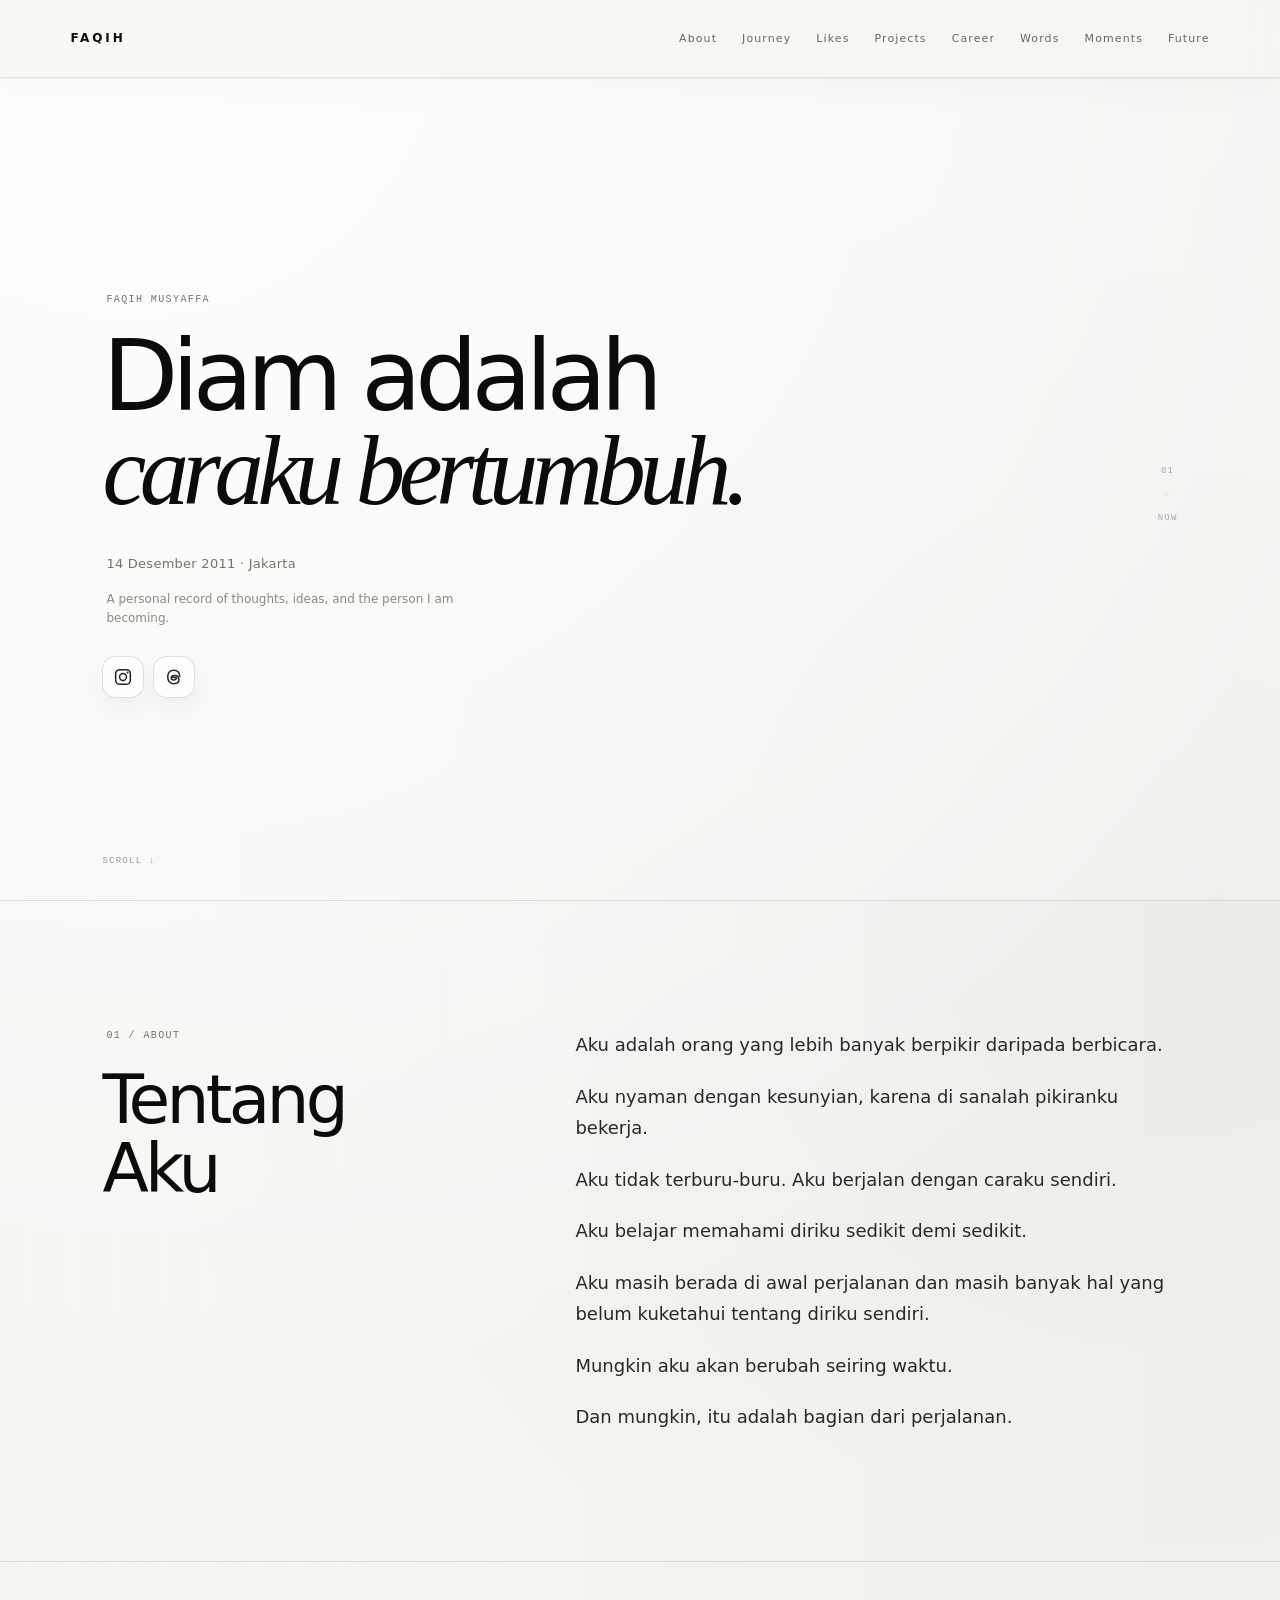
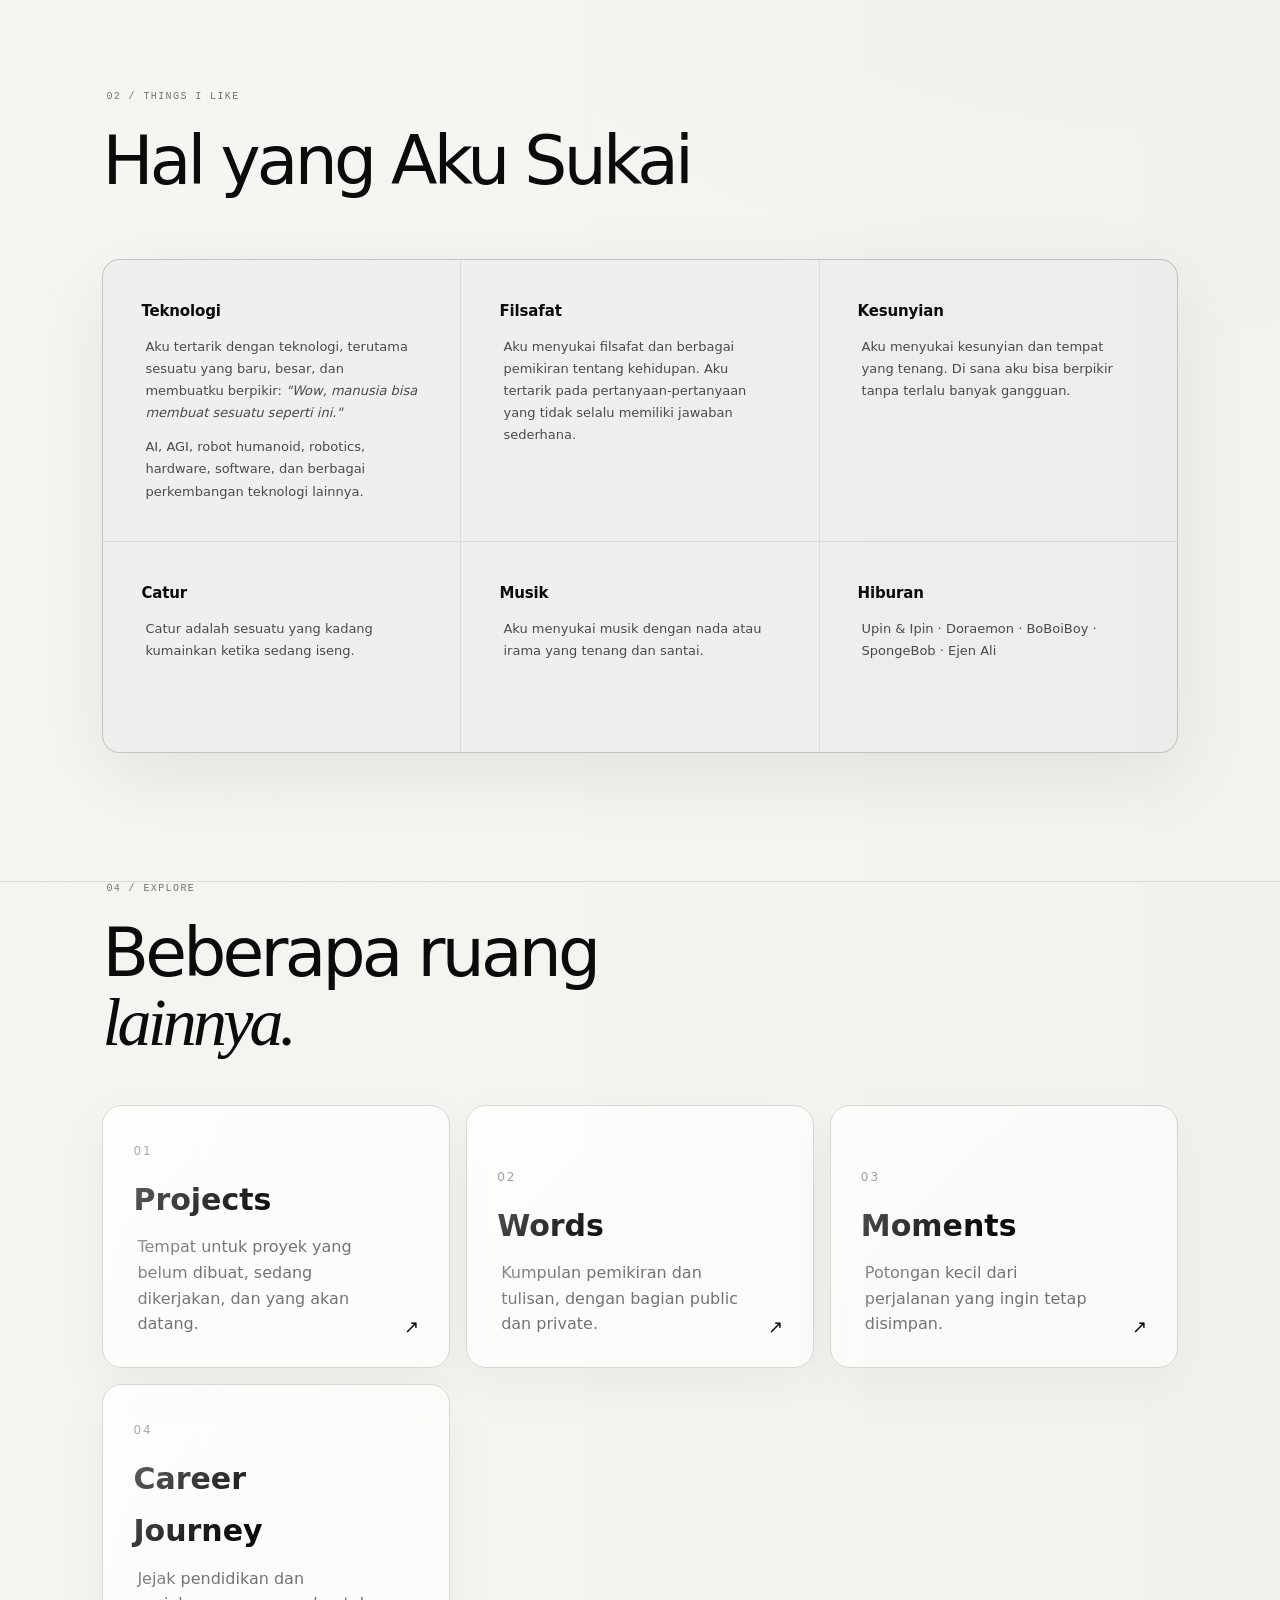
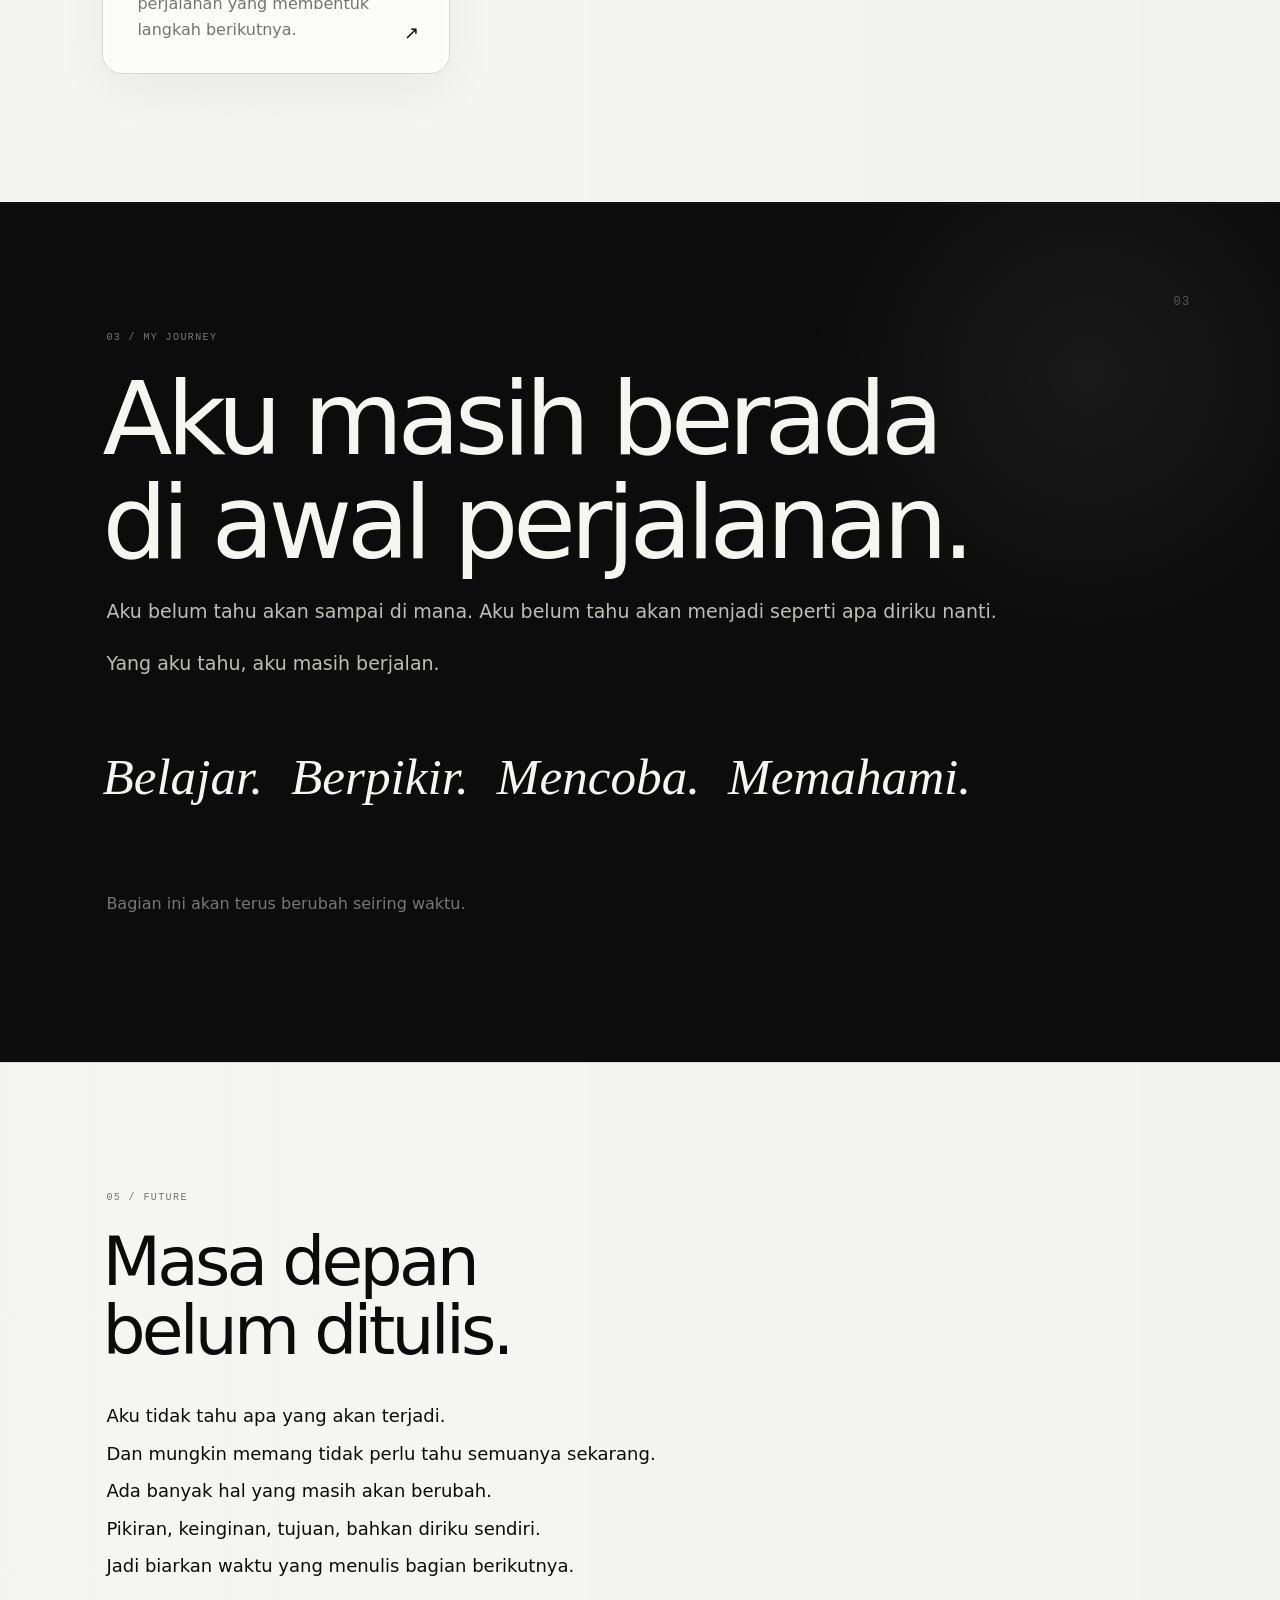
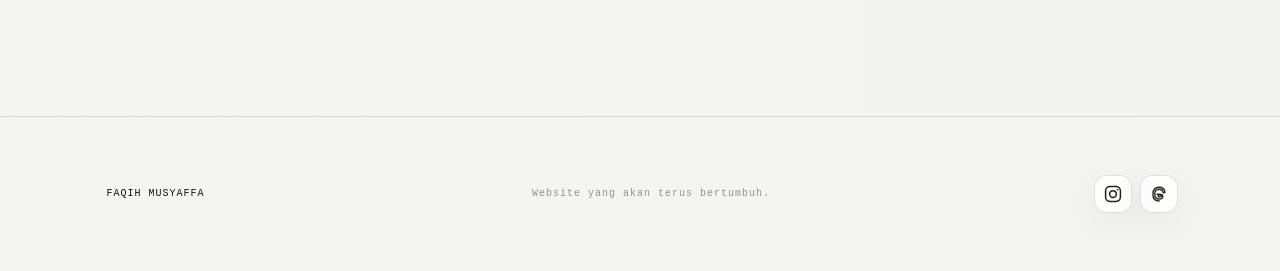
==== index.html @ f8bdd539 "Add files via upload" ====
<!doctype html>
<html lang="id">
<head>
<meta charset="utf-8"><meta name="viewport" content="width=device-width,initial-scale=1">
<meta name="description" content="Website pribadi Faqih Musyaffa — perjalanan, pemikiran, dan kata-kata bermakna.">
<title>Faqih Musyaffa</title><link rel="stylesheet" href="style.css">
<link rel="icon" href="favicon.svg" type="image/svg+xml">
</head><body>
<header class="nav"><a class="brand" href="#home">FAQIH</a><nav><a href="#about">About</a><a href="#journey">Journey</a><a href="#likes">Likes</a><a href="projects.html">Projects</a><a href="career.html">Career</a><a href="words.html">Words</a><a href="moments.html">Moments</a><a href="#future">Future</a></nav></header>
<main>
<section id="home" class="hero"><div class="hero-copy"><p class="eyebrow">FAQIH MUSYAFFA</p><h1>Diam adalah<br><em>caraku bertumbuh.</em></h1><p class="meta">14 Desember 2011 · Jakarta</p><p class="hero-note">A personal record of thoughts, ideas, and the person I am becoming.</p><div class="hero-socials" aria-label="Social media">
<a href="https://www.instagram.com/qqiyyyh?stkn=cWloNzkwNHQ2bXM3" target="_blank" rel="noopener noreferrer" aria-label="Instagram" target="_blank" rel="noopener noreferrer" aria-label="Instagram"><svg viewBox="0 0 24 24" aria-hidden="true"><rect x="3.2" y="3.2" width="17.6" height="17.6" rx="5" fill="none" stroke="currentColor" stroke-width="1.8"/><circle cx="12" cy="12" r="4.1" fill="none" stroke="currentColor" stroke-width="1.8"/><circle cx="17.6" cy="6.6" r="1.1" fill="currentColor"/></svg></a>
<a href="https://www.threads.com/@qiym.___" target="_blank" rel="noopener noreferrer" aria-label="Threads" target="_blank" rel="noopener noreferrer" aria-label="Threads"><svg viewBox="0 0 24 24" aria-hidden="true"><path d="M18.9 11.1c-.3-4.6-2.9-7.2-7.1-7.2-4.5 0-7.3 2.9-7.3 7.9 0 5 2.7 8.2 7.2 8.2 3.6 0 6.3-2 6.3-5 0-2.8-2.1-4.7-5.3-4.7-2.4 0-4 1.1-4 2.8 0 1.4 1.1 2.4 2.8 2.4 1.6 0 2.9-.7 3.7-1.9" fill="none" stroke="currentColor" stroke-width="1.8" stroke-linecap="round" stroke-linejoin="round"/><path d="M14.9 13.2c-1.2-.6-2.7-.9-4.5-.9" fill="none" stroke="currentColor" stroke-width="1.8" stroke-linecap="round"/></svg></a>
</div></div><div class="hero-mark" aria-hidden="true"><span>01</span><span>—</span><span>NOW</span></div></section>
<section id="about" class="section split"><div><p class="eyebrow">01 / ABOUT</p><h2>Tentang Aku</h2></div><div class="copy"><p>Aku adalah orang yang lebih banyak berpikir daripada berbicara.</p><p>Aku nyaman dengan kesunyian, karena di sanalah pikiranku bekerja.</p><p>Aku tidak terburu-buru. Aku berjalan dengan caraku sendiri.</p><p>Aku belajar memahami diriku sedikit demi sedikit.</p><p>Aku masih berada di awal perjalanan dan masih banyak hal yang belum kuketahui tentang diriku sendiri.</p><p>Mungkin aku akan berubah seiring waktu.</p><p>Dan mungkin, itu adalah bagian dari perjalanan.</p></div></section>
<section id="likes" class="section"><p class="eyebrow">02 / THINGS I LIKE</p><h2>Hal yang Aku Sukai</h2><div class="likes-grid"><article><h3>Teknologi</h3><p>Aku tertarik dengan teknologi, terutama sesuatu yang baru, besar, dan membuatku berpikir: <em>"Wow, manusia bisa membuat sesuatu seperti ini."</em></p><p>AI, AGI, robot humanoid, robotics, hardware, software, dan berbagai perkembangan teknologi lainnya.</p></article><article><h3>Filsafat</h3><p>Aku menyukai filsafat dan berbagai pemikiran tentang kehidupan. Aku tertarik pada pertanyaan-pertanyaan yang tidak selalu memiliki jawaban sederhana.</p></article><article><h3>Kesunyian</h3><p>Aku menyukai kesunyian dan tempat yang tenang. Di sana aku bisa berpikir tanpa terlalu banyak gangguan.</p></article><article><h3>Catur</h3><p>Catur adalah sesuatu yang kadang kumainkan ketika sedang iseng.</p></article><article><h3>Musik</h3><p>Aku menyukai musik dengan nada atau irama yang tenang dan santai.</p></article><article><h3>Hiburan</h3><p>Upin &amp; Ipin · Doraemon · BoBoiBoy · SpongeBob · Ejen Ali</p></article></div></section>
<section class="section quick-access"><p class="eyebrow">04 / EXPLORE</p><h2>Beberapa ruang<br><em>lainnya.</em></h2><div class="access-grid"><a class="access-card" href="projects.html"><div><span class="access-number">01</span><h3>Projects</h3><p>Tempat untuk proyek yang belum dibuat, sedang dikerjakan, dan yang akan datang.</p></div><span class="access-arrow">↗</span></a><a class="access-card" href="words.html"><div><span class="access-number">02</span><h3>Words</h3><p>Kumpulan pemikiran dan tulisan, dengan bagian public dan private.</p></div><span class="access-arrow">↗</span></a><a class="access-card" href="moments.html"><div><span class="access-number">03</span><h3>Moments</h3><p>Potongan kecil dari perjalanan yang ingin tetap disimpan.</p></div><span class="access-arrow">↗</span></a><a class="access-card" href="career.html"><div><span class="access-number">04</span><h3>Career Journey</h3><p>Jejak pendidikan dan perjalanan yang membentuk langkah berikutnya.</p></div><span class="access-arrow">↗</span></a></div></section>
<section id="journey" class="section dark-section"><p class="eyebrow">03 / MY JOURNEY</p><h2>Aku masih berada<br>di awal perjalanan.</h2><p class="lead">Aku belum tahu akan sampai di mana. Aku belum tahu akan menjadi seperti apa diriku nanti.</p><p class="lead">Yang aku tahu, aku masih berjalan.</p><div class="journey-words"><span>Belajar.</span><span>Berpikir.</span><span>Mencoba.</span><span>Memahami.</span></div><p class="small">Bagian ini akan terus berubah seiring waktu.</p></section>
<section id="future" class="section future"><p class="eyebrow">05 / FUTURE</p><h2>Masa depan<br>belum ditulis.</h2><p>Aku tidak tahu apa yang akan terjadi.</p><p>Dan mungkin memang tidak perlu tahu semuanya sekarang.</p><p>Ada banyak hal yang masih akan berubah.</p><p>Pikiran, keinginan, tujuan, bahkan diriku sendiri.</p><p>Jadi biarkan waktu yang menulis bagian berikutnya.</p></section>
<footer><p>FAQIH MUSYAFFA</p><span>Website yang akan terus bertumbuh.</span><div class="footer-socials" aria-label="Social media">
  <a class="social-link" href="https://www.instagram.com/qqiyyyh?stkn=cWloNzkwNHQ2bXM3" target="_blank" rel="noopener noreferrer" aria-label="Instagram" target="_blank" rel="noopener noreferrer" aria-label="Instagram"><svg viewBox="0 0 24 24" aria-hidden="true"><rect x="3.1" y="3.1" width="17.8" height="17.8" rx="5.2" fill="none" stroke="currentColor" stroke-width="1.8"/><circle cx="12" cy="12" r="4.05" fill="none" stroke="currentColor" stroke-width="1.8"/><circle cx="17.45" cy="6.65" r="1.05" fill="currentColor"/></svg></a>
  <a class="social-link" href="https://www.threads.com/@qiym.___" target="_blank" rel="noopener noreferrer" aria-label="Threads" target="_blank" rel="noopener noreferrer" aria-label="Threads"><svg viewBox="0 0 24 24" aria-hidden="true"><path d="M12.25 20.35c-4.55 0-7.55-3.05-7.55-8.2 0-5.08 2.83-8.25 7.38-8.25 4.08 0 6.65 2.22 7.15 6.22l-2.18.36c-.43-2.67-2.03-4.15-4.91-4.15-3.2 0-5.22 2.16-5.22 5.8 0 3.82 1.92 6.06 5.35 6.06 2.55 0 4.19-1.18 4.19-3.12 0-1.52-1.1-2.42-2.94-2.42-1.53 0-2.5.65-2.5 1.7 0 .76.61 1.26 1.63 1.26 1.29 0 2.36-.72 3.18-2.15" fill="none" stroke="currentColor" stroke-width="1.65" stroke-linecap="round" stroke-linejoin="round"/><path d="M9.8 12.35c2.08-.28 4.05.06 5.83.99" fill="none" stroke="currentColor" stroke-width="1.65" stroke-linecap="round"/></svg></a>
</div></footer>
</main></body></html>
---- style.css ----
html,body{overflow-x:hidden;max-width:100%;}
@import url('https://fonts.googleapis.com/css2?family=DM+Mono:wght@400;500&family=Inter:wght@400;500;600;700&family=Playfair+Display:ital,wght@0,500;1,500;1,600&display=swap');

:root{
  --bg:#f7f7f5;
  --fg:#101010;
  --muted:#737373;
  --line:#deded9;
  --card:#ffffff;
  --soft:#eeeeea;
  --dark:#141414;
  --darkfg:#f5f5f2;
}
*{box-sizing:border-box}
html{scroll-behavior:smooth;scroll-padding-top:84px}
body{margin:0;background:var(--bg);color:var(--fg);font-family:Inter,system-ui,-apple-system,BlinkMacSystemFont,"Segoe UI",sans-serif;line-height:1.75;-webkit-font-smoothing:antialiased}
::selection{background:#111;color:#fff}
a{color:inherit}

.nav{height:74px;border-bottom:1px solid rgba(16,16,16,.1);display:flex;align-items:center;justify-content:space-between;padding:0 5vw;position:sticky;top:0;background:rgba(247,247,245,.84);backdrop-filter:blur(18px);-webkit-backdrop-filter:blur(18px);z-index:20}
.brand{font-weight:700;letter-spacing:.18em;text-decoration:none;font-size:13px}
.nav nav{display:flex;gap:28px}
.nav nav a{font-size:11px;letter-spacing:.1em;text-decoration:none;color:#555;transition:color .2s ease}
.nav nav a:hover{color:#000}

.hero{min-height:calc(100vh - 74px);display:grid;grid-template-columns:minmax(0,1fr) auto;align-items:center;padding:8vw 8vw 7vw;gap:8vw;position:relative;overflow:hidden}
.hero-copy{max-width:820px}.hero-mark{display:flex;flex-direction:column;align-items:center;gap:8px;color:#aaa;font-family:"DM Mono",monospace;font-size:9px;letter-spacing:.14em}.hero-mark span:nth-child(2){color:#ddd}
.eyebrow{font-family:"DM Mono",monospace;font-size:10px;line-height:1.4;letter-spacing:.14em;color:var(--muted);margin:0 0 22px;text-transform:uppercase}
.hero h1{font-size:clamp(52px,7.4vw,108px);line-height:.96;letter-spacing:-.065em;margin:0 0 34px;font-weight:500}
.hero h1 em,h2 em{font-family:'Playfair Display',serif;font-weight:500}
.meta{color:var(--muted);font-size:13px;letter-spacing:.02em;margin-bottom:14px}.hero-note{max-width:380px;color:#8a8a86;font-size:12px;line-height:1.6;margin:0}
.hero-photo,.second-photo{width:100%;display:block;object-fit:cover;filter:none!important}
.hero:after{content:"SCROLL ↓";position:absolute;left:8vw;bottom:30px;font-family:"DM Mono",monospace;font-size:9px;letter-spacing:.14em;color:#999}

.section{padding:10vw 8vw;border-top:1px solid var(--line)}
.split{display:grid;grid-template-columns:.72fr 1.28fr;gap:10vw}
.section h2{font-size:clamp(40px,5.3vw,76px);line-height:1.02;letter-spacing:-.055em;margin:0;font-weight:500}
.copy{max-width:680px;font-size:18px;color:#292929}
.copy p{margin:0 0 20px}
.copy p:last-child{margin-bottom:0}

.likes-grid{display:grid;grid-template-columns:repeat(3,1fr);gap:1px;background:var(--line);margin-top:64px;border:1px solid var(--line)}
.likes-grid article{background:var(--bg);padding:34px;min-height:190px;transition:background .2s ease,transform .2s ease}
.likes-grid article:hover{background:#fff;transform:translateY(-3px)}
.likes-grid h3{margin:0 0 12px;font-size:15px;letter-spacing:-.01em}
.likes-grid p{margin:0 0 12px;color:#4a4a4a;font-size:13px;line-height:1.7}
.likes-grid p:last-child{margin-bottom:0}

.dark-section{background:var(--dark);color:var(--darkfg);border-color:var(--dark);min-height:78vh;display:flex;flex-direction:column;justify-content:center;position:relative;overflow:hidden}
.dark-section:before{content:"03";position:absolute;right:7vw;top:7vw;font-family:"DM Mono",monospace;font-size:12px;color:#555;letter-spacing:.1em}
.dark-section .eyebrow,.dark-section .small{color:#777}
.dark-section h2{font-size:clamp(52px,8vw,122px);max-width:1000px}
.lead{font-size:19px;max-width:620px;color:#bdbdb8;margin-bottom:0}
.journey-words{display:flex;gap:28px;flex-wrap:wrap;margin:52px 0;font-family:'Playfair Display',serif;font-size:clamp(28px,4vw,52px);font-style:italic}
.journey-words span{transition:opacity .2s ease;cursor:default}
.journey-words span:hover{opacity:.55}

.words-section{min-height:100vh}
.section-head{display:flex;justify-content:space-between;gap:30px;align-items:end}
.muted{color:var(--muted);max-width:330px;font-size:13px}
.words-tabs{display:flex;gap:8px;margin:55px 0 30px}
.tab{background:transparent;border:1px solid var(--line);border-radius:999px;padding:10px 16px;font:inherit;font-family:"DM Mono",monospace;font-size:9px;letter-spacing:.1em;cursor:pointer;transition:.2s ease}
.tab:hover{border-color:#999}
.tab.active{background:#111;color:#fff;border-color:#111}
.words-list{display:grid;grid-template-columns:repeat(2,1fr);gap:14px}
.word-card{background:var(--card);border:1px solid var(--line);border-radius:2px;padding:30px;min-height:190px;white-space:pre-line;transition:transform .2s ease,box-shadow .2s ease,border-color .2s ease}
.word-card:hover{transform:translateY(-3px);box-shadow:0 12px 32px rgba(0,0,0,.06);border-color:#c8c8c3}
.word-id{font-family:"DM Mono",monospace;font-size:9px;letter-spacing:.16em;color:#999;margin-bottom:20px}
.word-title{font-weight:600;margin-bottom:16px}
.word-text{font-family:'Playfair Display',serif;font-size:19px;line-height:1.65}
.private-gate{max-width:520px;border:1px solid var(--line);padding:40px;background:var(--card);border-radius:2px}
.private-gate .lock{font-family:"DM Mono",monospace;font-size:9px;letter-spacing:.18em;color:#888}
.private-gate h3{font-size:28px;margin:10px 0}
.private-gate form{display:flex;margin-top:25px}
.private-gate input{flex:1;border:1px solid var(--line);padding:13px 14px;background:var(--bg);font:inherit;min-width:0;outline:none}
.private-gate input:focus{border-color:#111}
.private-gate button{border:1px solid #111;background:#111;color:#fff;padding:0 20px;font:inherit;cursor:pointer}
.error{color:#8b0000;font-size:13px}
.hidden{display:none!important}

.future{max-width:100%;min-height:72vh;display:flex;flex-direction:column;justify-content:center}
.future h2{margin-bottom:35px}
.future p:not(.eyebrow){max-width:650px;font-size:18px;margin:0 0 6px}
.moments-section{overflow:hidden}.moments-grid{display:grid;grid-template-columns:1fr 1fr;gap:18px;margin-top:70px}.moments-grid figure{margin:0}.moments-grid img{width:100%;display:block;aspect-ratio:4/5;object-fit:cover;border-radius:3px;box-shadow:0 18px 50px rgba(0,0,0,.09)}.moments-grid figure:first-child img{object-position:center}.moments-grid figure:nth-child(2) img{object-position:center}.moments-grid figcaption{display:flex;justify-content:space-between;margin-top:14px;color:#888;font-family:"DM Mono",monospace;font-size:9px;letter-spacing:.12em;text-transform:uppercase}.moments-grid figcaption span:first-child{color:#111}

footer{padding:45px 8vw;border-top:1px solid var(--line);display:flex;justify-content:space-between;color:#777;font-size:10px;letter-spacing:.1em;font-family:"DM Mono",monospace}
footer p{margin:0;color:#111}

@media(max-width:800px){
  .nav{height:64px;padding:0 6vw}
  .nav nav{display:none}
  .hero,.split,.moments-section{grid-template-columns:1fr;padding-left:7vw;padding-right:7vw;padding-top:18vw;padding-bottom:18vw}
  .hero{min-height:auto;gap:10vw}
  .hero-mark{display:none}
  .hero h1{font-size:clamp(48px,14vw,78px)}
  .hero-photo{margin-top:0}
  .hero:after{left:7vw;bottom:22px}
  .section{padding-left:7vw;padding-right:7vw}
  .likes-grid,.words-list,.moments-grid{grid-template-columns:1fr}
  .section-head{display:block}
  .muted{margin-top:20px}
  .word-card{padding:25px}
  .private-gate form{display:block}
  .private-gate button{height:48px;width:100%;margin-top:8px}
  .private-gate input{width:100%;height:48px}
  .journey-words{gap:15px}
  .dark-section:before{right:7vw;top:10vw}
  footer{display:block;padding-left:7vw;padding-right:7vw}
  footer span{display:block;margin-top:10px}
}

.word-card{min-width:0;overflow-wrap:anywhere;word-break:break-word;}
.locked-card{background:#f4f4f2;color:#8a8a86;}
.locked-card .word-id{color:#aaa;}
.locked-card .word-text{font-family:"DM Mono",monospace;font-size:10px;letter-spacing:.08em;text-transform:uppercase;color:#999;}
img{max-width:100%;}

.page-hero{padding-top:clamp(100px,14vw,170px);padding-bottom:clamp(70px,10vw,120px);min-height:45vh;display:flex;flex-direction:column;justify-content:center}.page-hero h1{font-size:clamp(54px,9vw,120px);line-height:.95;letter-spacing:-.055em;margin:12px 0 24px;max-width:900px}.page-hero .lead{max-width:650px;color:#666;font-size:clamp(16px,2vw,21px);line-height:1.7}
@media(max-width:700px){.page-hero{min-height:40vh;padding-top:90px}.page-hero h1{font-size:clamp(48px,15vw,76px)}}


/* Quick access cards */
.quick-access { padding-top: 0; }
.access-grid { display: grid; grid-template-columns: repeat(2, minmax(0,1fr)); gap: 18px; margin-top: 34px; }
.access-card { display:flex; align-items:flex-end; justify-content:space-between; gap:24px; min-height:180px; padding:28px; border:1px solid var(--line); color:inherit; text-decoration:none; background:var(--surface); transition:transform .2s ease, border-color .2s ease, background .2s ease; }
.access-card:hover { transform:translateY(-3px); border-color:var(--text); background:var(--soft); }
.access-card h3 { margin:10px 0 8px; font-size:30px; }
.access-card p { margin:0; max-width:360px; color:var(--muted); line-height:1.6; }
.access-number { font-size:12px; letter-spacing:.16em; color:var(--muted); }
.access-arrow { font-size:30px; line-height:1; }
@media (max-width:700px) { .access-grid { grid-template-columns:1fr; } .access-card { min-height:150px; padding:22px; } .access-card h3 { font-size:26px; } }

/* Premium editorial layers */
:root{--shadow:0 30px 80px rgba(0,0,0,.10)}
.quick-access{background:#f4f4f1}
.access-grid{grid-template-columns:repeat(3,minmax(0,1fr));margin-top:48px}
.access-card{min-height:220px;padding:30px;background:rgba(255,255,255,.72);border-color:#d8d8d2;position:relative;overflow:hidden}
.access-card:before{content:"";position:absolute;inset:0;background:linear-gradient(135deg,rgba(255,255,255,.55),transparent 45%);pointer-events:none}
.access-card:hover{background:#fff;border-color:#111;box-shadow:0 18px 45px rgba(0,0,0,.07)}
.access-arrow{font-family:"DM Mono",monospace;font-size:18px}

.project-hero{background:linear-gradient(180deg,#f7f7f5 0%,#f2f2ef 100%)}
.projects-section{min-height:70vh;background:#f7f7f5}
.project-empty{max-width:800px;padding:56px 0 70px;border-bottom:1px solid var(--line)}
.project-empty-mark{font-family:"DM Mono",monospace;font-size:28px;color:#aaa;margin-bottom:34px}
.project-empty h2{font-size:clamp(42px,6vw,82px);margin-bottom:28px}
.project-empty>p:last-child{max-width:580px;color:#666;font-size:16px}
.project-status-grid{display:grid;grid-template-columns:repeat(3,1fr);gap:1px;background:var(--line);border:1px solid var(--line);margin-top:56px}
.project-status-grid article{background:#f7f7f5;padding:28px;min-height:160px}
.project-status-grid span{font:10px "DM Mono",monospace;color:#999;letter-spacing:.14em}
.project-status-grid h3{font-size:12px;letter-spacing:.12em;margin:32px 0 8px}
.project-status-grid p{font-size:12px;color:#777;margin:0}

.moments-section{background:#f3f3f0}
.moments-intro{display:flex;justify-content:space-between;gap:40px;align-items:flex-start;margin-bottom:70px;font:10px "DM Mono",monospace;letter-spacing:.13em;text-transform:uppercase;color:#888}
.moments-intro p{max-width:430px;margin:0;line-height:1.8;text-transform:none;letter-spacing:0;font:13px Inter,sans-serif;color:#6f6f6a}
.premium-grid{grid-template-columns:minmax(0,1.25fr) minmax(260px,.75fr);gap:28px;align-items:start}
.premium-grid figure{position:relative}
.moment-side{margin-top:12vw}
.photo-button{position:relative;display:block;width:100%;padding:0;border:0;background:#111;cursor:pointer;overflow:hidden}
.photo-button img{display:block;width:100%;height:auto;transition:transform .8s cubic-bezier(.2,.7,.2,1),filter .5s ease;filter:saturate(.98) contrast(1.02)}
.photo-button:after{content:"";position:absolute;inset:0;background:linear-gradient(180deg,transparent 55%,rgba(0,0,0,.34));opacity:.45;transition:opacity .4s ease}
.photo-button:hover img{transform:scale(1.025);filter:saturate(1.04) contrast(1.04)}
.photo-button:hover:after{opacity:.8}
.photo-expand{position:absolute;right:18px;bottom:18px;z-index:2;color:#fff;font:9px "DM Mono",monospace;letter-spacing:.14em;opacity:.9}
.premium-grid figcaption{display:flex;justify-content:space-between;margin-top:14px;color:#888;font:9px "DM Mono",monospace;letter-spacing:.12em;text-transform:uppercase}
.premium-grid figcaption span:first-child{color:#111}
.lightbox{position:fixed;inset:0;background:rgba(10,10,10,.94);z-index:100;display:flex;align-items:center;justify-content:center;padding:5vw;opacity:0;pointer-events:none;transition:opacity .25s ease}
.lightbox.open{opacity:1;pointer-events:auto}
.lightbox img{max-width:92vw;max-height:88vh;width:auto;height:auto;object-fit:contain;box-shadow:0 30px 90px rgba(0,0,0,.35)}
.lightbox-close{position:absolute;top:24px;right:28px;border:0;background:none;color:#fff;font-size:34px;font-weight:300;cursor:pointer;line-height:1}
.lightbox-caption{position:absolute;left:28px;bottom:24px;color:#aaa;font:9px "DM Mono",monospace;letter-spacing:.14em}
body.modal-open{overflow:hidden}

.words-toolbar{display:flex;justify-content:space-between;align-items:center;gap:20px;margin:55px 0 30px}
.words-toolbar .words-tabs{margin:0}
.manage-words{font:9px "DM Mono",monospace;letter-spacing:.12em;text-decoration:none;border-bottom:1px solid #aaa;padding-bottom:5px;color:#555}
.manage-words:hover{color:#111;border-color:#111}

.editor-section{min-height:70vh}
.editor-note{max-width:700px;color:#666;font-size:14px;margin-bottom:34px}
.editor-lock{max-width:600px;background:#fff;border:1px solid var(--line);padding:34px}
.editor-lock h2{font-size:34px;margin:8px 0 12px}
.editor-lock p{color:#666;font-size:13px}
.editor-lock form{display:flex;gap:8px;margin-top:24px}
.editor-lock input{flex:1;min-width:0;padding:13px 14px;border:1px solid var(--line);background:#f7f7f5;font:inherit;outline:none}
.editor-lock button,.editor-actions button{border:1px solid #111;background:#111;color:#fff;padding:0 18px;font:9px "DM Mono",monospace;letter-spacing:.1em;cursor:pointer}
.editor-panel{display:none}
.editor-panel.open{display:block}
.editor-toolbar{display:flex;justify-content:space-between;align-items:center;gap:18px;margin-bottom:28px;flex-wrap:wrap}
.editor-actions{display:flex;gap:8px;flex-wrap:wrap}
.editor-actions button.secondary{background:transparent;color:#111;border-color:var(--line)}
.editor-grid{display:grid;gap:12px}
.editor-row{display:grid;grid-template-columns:60px 1fr 1fr 150px;gap:10px;padding:14px;border:1px solid var(--line);background:#fff;align-items:start}
.editor-row input,.editor-row textarea,.editor-row select{width:100%;border:1px solid #ddd;background:#fafaf8;padding:10px;font:12px Inter,sans-serif;outline:none}
.editor-row textarea{min-height:110px;resize:vertical;line-height:1.55}
.editor-row .id-field{font:10px "DM Mono",monospace;color:#777;text-align:center;padding-top:11px}
.editor-row .visibility{font:9px "DM Mono",monospace;letter-spacing:.08em}
.editor-help{font:11px "DM Mono",monospace;color:#888;margin:18px 0}
.editor-status{font-size:12px;color:#555;min-height:18px}

@media(max-width:900px){.access-grid,.project-status-grid{grid-template-columns:1fr}.premium-grid{grid-template-columns:1fr}.moment-side{margin-top:40px}.moments-intro{display:block}.moments-intro p{margin-top:18px}.editor-row{grid-template-columns:48px 1fr}.editor-row .visibility{grid-column:2}.editor-row textarea{grid-column:2}}
@media(max-width:700px){.words-toolbar{display:block}.manage-words{display:inline-block;margin-top:18px}.editor-lock form{display:block}.editor-lock button{height:48px;width:100%;margin-top:8px}.editor-lock input{height:48px}.editor-row{grid-template-columns:1fr}.editor-row .id-field,.editor-row .visibility,.editor-row textarea{grid-column:auto}.lightbox{padding:20px}.lightbox-close{top:16px;right:18px}.lightbox-caption{left:18px;bottom:18px}.premium-grid{gap:34px}}

/* V8 premium interaction layer */
.page-actions{display:flex;align-items:center;justify-content:space-between;gap:16px;flex-wrap:wrap}.premium-action{position:relative;display:inline-flex;align-items:center;gap:10px;min-height:46px;padding:0 17px;border:1px solid rgba(17,17,17,.14);border-radius:999px;background:rgba(255,255,255,.62);color:#111;text-decoration:none;font:9px "DM Mono",monospace;letter-spacing:.12em;text-transform:uppercase;box-shadow:0 8px 24px rgba(0,0,0,.045),inset 0 1px 0 rgba(255,255,255,.8);backdrop-filter:blur(12px);-webkit-backdrop-filter:blur(12px);transition:transform .3s cubic-bezier(.2,.7,.2,1),border-color .3s ease,box-shadow .3s ease,background .3s ease}.premium-action:hover{transform:translateY(-2px);border-color:rgba(17,17,17,.38);background:#fff;box-shadow:0 14px 32px rgba(0,0,0,.09),inset 0 1px 0 #fff}.premium-action:active{transform:translateY(0)}.action-icon{font-size:15px;line-height:1}.action-button{cursor:pointer;font-family:"DM Mono",monospace}.action-button span:first-child{font-size:16px;font-weight:300}
.moments-grid{gap:34px;align-items:start}.moments-grid figure{position:relative}.moment-feature{margin-top:0}.moment-side{margin-top:11vw}.photo-button{border:1px solid rgba(17,17,17,.12);border-radius:14px;padding:10px;background:linear-gradient(145deg,#fff,#e9e9e5);box-shadow:0 28px 70px rgba(0,0,0,.12),0 4px 12px rgba(0,0,0,.05),inset 0 1px 0 rgba(255,255,255,.9);transition:transform .45s cubic-bezier(.2,.7,.2,1),box-shadow .45s ease}.photo-button:before{content:"";position:absolute;inset:10px;border:1px solid rgba(255,255,255,.42);border-radius:7px;z-index:2;pointer-events:none;mix-blend-mode:screen}.photo-button img{border-radius:7px;box-shadow:0 0 0 1px rgba(0,0,0,.06);transition:transform .75s cubic-bezier(.2,.7,.2,1),filter .5s ease}.photo-button:after{inset:10px;border-radius:7px;background:linear-gradient(180deg,rgba(0,0,0,0) 48%,rgba(0,0,0,.42));opacity:.32}.photo-button:hover{transform:translateY(-5px) rotate(-.2deg);box-shadow:0 38px 90px rgba(0,0,0,.16),0 8px 18px rgba(0,0,0,.07),inset 0 1px 0 #fff}.photo-button:hover img{transform:scale(1.035);filter:saturate(1.04) contrast(1.04)}.photo-expand{position:absolute;right:24px;bottom:24px;z-index:4;display:inline-flex;align-items:center;gap:7px;padding:9px 12px;border:1px solid rgba(255,255,255,.3);border-radius:999px;background:rgba(10,10,10,.42);color:#fff;font:8px "DM Mono",monospace;letter-spacing:.13em;backdrop-filter:blur(12px);-webkit-backdrop-filter:blur(12px);box-shadow:0 8px 20px rgba(0,0,0,.16);transition:background .3s ease,transform .3s ease}.photo-button:hover .photo-expand{background:rgba(10,10,10,.68);transform:translateY(-2px)}.moments-grid figcaption{padding:0 3px;margin-top:18px}.moments-grid figcaption span:first-child{display:inline-flex;align-items:center;gap:8px}.moments-grid figcaption span:first-child:after{content:"";display:block;width:28px;height:1px;background:#111;opacity:.25}
.add-guide{position:fixed;inset:0;background:rgba(12,12,12,.52);z-index:120;display:flex;align-items:center;justify-content:center;padding:24px;opacity:0;pointer-events:none;transition:opacity .25s ease;backdrop-filter:blur(10px);-webkit-backdrop-filter:blur(10px)}.add-guide.open{opacity:1;pointer-events:auto}.add-guide-card{position:relative;width:min(680px,100%);background:#f8f8f5;border:1px solid rgba(255,255,255,.65);border-radius:20px;padding:42px;box-shadow:0 35px 100px rgba(0,0,0,.28)}.add-guide-card h2{font-size:clamp(34px,6vw,58px);line-height:1;margin:10px 0 18px;letter-spacing:-.045em}.guide-lead{max-width:570px;color:#666}.guide-steps{display:grid;gap:1px;background:#dcdcd6;border:1px solid #dcdcd6;margin-top:30px}.guide-steps>div{display:grid;grid-template-columns:60px 1fr;gap:18px;padding:20px;background:#f8f8f5}.guide-steps span{font:10px "DM Mono",monospace;color:#888}.guide-steps p{margin:0;font-size:13px;line-height:1.7}.guide-note{margin:22px 0 0;color:#888;font-size:12px}.guide-close{position:absolute;top:16px;right:18px;width:40px;height:40px;border:1px solid #ddd;border-radius:50%;background:#fff;font-size:24px;font-weight:300;cursor:pointer}.guide-close:hover{background:#111;color:#fff;border-color:#111}
@media(max-width:700px){.page-actions{align-items:stretch}.premium-action{flex:1;justify-content:center}.add-guide-card{padding:32px 22px}.guide-steps>div{grid-template-columns:42px 1fr}.photo-button{padding:7px;border-radius:11px}.photo-button:before,.photo-button:after{inset:7px}.photo-expand{right:18px;bottom:18px}.moment-side{margin-top:24px}}


/* Career Journey */
.career-hero{padding-bottom:9vw}.career-section{background:#f3f3f0}.career-timeline{position:relative;max-width:920px;margin:80px auto 0;padding-left:78px}.career-timeline:before{content:"";position:absolute;left:20px;top:8px;bottom:8px;width:1px;background:#d4d4cf}.career-item{position:relative;display:grid;grid-template-columns:1fr;gap:10px;padding:0 0 72px}.career-item:last-child{padding-bottom:0}.career-marker{position:absolute;left:-78px;top:0;width:42px;height:42px;border:1px solid #cfcfca;border-radius:50%;background:#f3f3f0;display:flex;align-items:center;justify-content:center;z-index:2;box-shadow:0 0 0 8px #f3f3f0}.career-marker span{font:9px "DM Mono",monospace;letter-spacing:.08em;color:#777}.career-content{background:#f8f8f5;border:1px solid #dddcd6;border-radius:16px;padding:34px 38px;box-shadow:0 18px 45px rgba(0,0,0,.045);transition:transform .3s ease,box-shadow .3s ease,border-color .3s ease}.career-content:hover{transform:translateY(-3px);box-shadow:0 26px 60px rgba(0,0,0,.08);border-color:#c9c9c3}.career-type{margin:0 0 12px;font:9px "DM Mono",monospace;letter-spacing:.14em;color:#8a8a84}.career-content h3{font-size:clamp(24px,3vw,38px);letter-spacing:-.04em;line-height:1.05;margin:0 0 14px;font-weight:500}.career-content p:last-child{max-width:650px;margin:0;color:#686863;font-size:13px;line-height:1.8}.career-future{max-width:none}.career-future>p:not(.eyebrow){max-width:650px;color:#555;margin-top:28px;font-size:16px}.career-pill-row{display:flex;gap:8px;flex-wrap:wrap;margin-top:38px}.career-pill-row span{padding:10px 14px;border:1px solid #d8d8d2;border-radius:999px;background:#fff;font:9px "DM Mono",monospace;letter-spacing:.12em;color:#555;box-shadow:0 6px 18px rgba(0,0,0,.035)}
@media(max-width:700px){.career-timeline{padding-left:54px;margin-top:55px}.career-timeline:before{left:15px}.career-marker{left:-54px;width:32px;height:32px;box-shadow:0 0 0 7px #f3f3f0}.career-content{padding:26px 22px;border-radius:13px}.career-content h3{font-size:26px}.career-item{padding-bottom:48px}}

/* Site manager */
.admin-manager-grid{display:grid;grid-template-columns:repeat(3,minmax(0,1fr));gap:18px;margin-top:28px}
.admin-card{border:1px solid var(--line);background:var(--card);padding:26px;border-radius:18px}
.admin-card h3{margin:8px 0 20px;font-size:24px}
.admin-form{display:grid;gap:10px}
.admin-form input,.admin-form textarea{width:100%;border:1px solid var(--line);background:#fafaf8;color:var(--fg);padding:13px 14px;border-radius:10px;font:inherit;box-sizing:border-box}
.admin-form textarea{min-height:110px;resize:vertical}
.admin-form button{border:0;background:var(--dark);color:#fff;padding:13px 15px;border-radius:999px;font:inherit;cursor:pointer}
.admin-added{margin-top:18px;display:grid;gap:8px}
.admin-added-row{display:flex;gap:12px;align-items:flex-start;padding:10px 0;border-top:1px solid var(--line)}
.admin-added-row>span{font:12px/1 'DM Mono',monospace;color:var(--muted);padding-top:3px}
.admin-added-row div{display:grid;gap:3px;min-width:0}.admin-added-row small{color:var(--muted)}
.projects-added{padding-top:0}
@media(max-width:900px){.admin-manager-grid{grid-template-columns:1fr}}


/* V10 — FULL PREMIUM POLISH */
:root{
  --bg:#f5f5f2;
  --fg:#0b0b0b;
  --muted:#74746f;
  --line:rgba(12,12,12,.11);
  --card:rgba(255,255,255,.78);
  --soft:#ecece8;
  --dark:#0c0c0c;
  --darkfg:#f6f6f1;
  --premium-shadow:0 24px 80px rgba(0,0,0,.08);
}
body{background:radial-gradient(circle at 10% 0%,rgba(255,255,255,.96),transparent 28%),radial-gradient(circle at 92% 18%,rgba(0,0,0,.025),transparent 26%),var(--bg);}
body:before{content:"";position:fixed;inset:0;pointer-events:none;z-index:9999;opacity:.035;background-image:url("data:image/svg+xml,%3Csvg viewBox='0 0 180 180' xmlns='http://www.w3.org/2000/svg'%3E%3Cfilter id='n'%3E%3CfeTurbulence type='fractalNoise' baseFrequency='.85' numOctaves='4' stitchTiles='stitch'/%3E%3C/filter%3E%3Crect width='100%25' height='100%25' filter='url(%23n)' opacity='.55'/%3E%3C/svg%3E");}
.nav{height:78px;padding:0 5.5vw;border-bottom:1px solid rgba(12,12,12,.08);background:rgba(245,245,242,.72);box-shadow:0 10px 35px rgba(0,0,0,.025);}
.brand{font-size:12px;letter-spacing:.24em;transition:opacity .25s ease}.brand:hover{opacity:.55}
.nav nav{gap:25px}.nav nav a{position:relative;color:#686863}.nav nav a:after{content:"";position:absolute;left:0;right:100%;bottom:-7px;height:1px;background:#111;transition:right .25s ease}.nav nav a:hover:after{right:0}
.hero{min-height:calc(100vh - 78px);padding:9vw 8vw 8vw}.hero h1{font-size:clamp(54px,7.7vw,116px);text-shadow:0 1px 0 rgba(255,255,255,.8)}
.hero-copy{position:relative}.hero-socials{display:flex;gap:9px;margin-top:28px}.hero-socials a,.social-link{display:inline-flex;align-items:center;justify-content:center;width:38px;height:38px;border:1px solid rgba(12,12,12,.13);border-radius:50%;background:rgba(255,255,255,.55);color:#222;text-decoration:none;box-shadow:0 8px 24px rgba(0,0,0,.04),inset 0 1px 0 rgba(255,255,255,.9);transition:transform .28s ease,background .28s ease,box-shadow .28s ease}.hero-socials a:hover,.social-link:hover{transform:translateY(-3px);background:#111;color:#fff;box-shadow:0 14px 32px rgba(0,0,0,.14)}.hero-socials svg,.social-link svg{width:18px;height:18px}
.section{position:relative}.section:not(.dark-section):after{content:"";position:absolute;inset:0;pointer-events:none;background:linear-gradient(90deg,rgba(255,255,255,.18),transparent 35%,rgba(0,0,0,.012));mix-blend-mode:multiply}
.likes-grid{border-radius:18px;overflow:hidden;box-shadow:var(--premium-shadow)}.likes-grid article{background:rgba(255,255,255,.58);padding:38px;min-height:210px}.likes-grid article:hover{background:#fff;transform:translateY(-5px);box-shadow:0 20px 45px rgba(0,0,0,.08)}
.access-grid{gap:16px}.access-card{border-radius:18px;box-shadow:0 18px 55px rgba(0,0,0,.055);background:linear-gradient(145deg,rgba(255,255,255,.9),rgba(250,250,247,.68));}.access-card:after{content:"";position:absolute;inset:1px;border:1px solid rgba(255,255,255,.7);border-radius:17px;pointer-events:none}.access-card:hover{box-shadow:0 28px 70px rgba(0,0,0,.12);transform:translateY(-6px)}
.page-hero{position:relative}.page-hero:before{content:"";position:absolute;width:240px;height:240px;right:9vw;top:18%;border-radius:50%;background:radial-gradient(circle,rgba(0,0,0,.06),transparent 67%);filter:blur(1px);pointer-events:none}.page-hero h1{position:relative}.page-actions{position:relative;z-index:2}
.premium-action{min-height:48px;border-color:rgba(12,12,12,.12);background:rgba(255,255,255,.68);box-shadow:0 12px 35px rgba(0,0,0,.055),inset 0 1px 0 rgba(255,255,255,.95)}
.projects-section,.career-section,.words-section,.moments-section{background:linear-gradient(180deg,rgba(255,255,255,.16),transparent 20%)}
.project-status-grid{gap:16px}.project-status-grid article{border-radius:18px!important;background:rgba(255,255,255,.76)!important;box-shadow:0 18px 55px rgba(0,0,0,.055);transition:transform .3s ease,box-shadow .3s ease,border-color .3s ease}.project-status-grid article:hover{transform:translateY(-5px);box-shadow:0 28px 70px rgba(0,0,0,.1)}
.word-card,.private-gate{border-radius:18px;background:rgba(255,255,255,.76);box-shadow:0 18px 55px rgba(0,0,0,.045)}.word-card:hover{box-shadow:0 25px 65px rgba(0,0,0,.1);transform:translateY(-5px)}
.tab,.manage-words{box-shadow:0 7px 22px rgba(0,0,0,.035)}
.manage-words{border-radius:999px!important;background:rgba(255,255,255,.68)!important;padding:11px 16px!important;text-decoration:none;display:inline-flex;align-items:center;min-height:42px}
.career-content{background:rgba(255,255,255,.72);box-shadow:0 18px 55px rgba(0,0,0,.055)}.career-content:hover{box-shadow:0 30px 75px rgba(0,0,0,.1);transform:translateY(-5px)}
.admin-card{background:rgba(255,255,255,.75);box-shadow:0 18px 55px rgba(0,0,0,.055);border-color:rgba(12,12,12,.1);transition:transform .3s ease,box-shadow .3s ease}.admin-card:hover{transform:translateY(-4px);box-shadow:0 28px 70px rgba(0,0,0,.1)}
.editor-lock{border-radius:20px!important;background:rgba(255,255,255,.72)!important;box-shadow:var(--premium-shadow)}
.editor-row{border-radius:14px;background:rgba(255,255,255,.74);box-shadow:0 10px 28px rgba(0,0,0,.035)}
.editor-row input,.editor-row textarea,.editor-row select,.admin-form input,.admin-form textarea,.editor-lock input,.private-gate input{border-radius:10px;transition:border-color .2s ease,box-shadow .2s ease;background:rgba(250,250,248,.82)}
.editor-row input:focus,.editor-row textarea:focus,.editor-row select:focus,.admin-form input:focus,.admin-form textarea:focus,.editor-lock input:focus,.private-gate input:focus{border-color:#8d8d87;box-shadow:0 0 0 4px rgba(0,0,0,.035)}
button,.premium-action,.access-card,.social-link,.hero-socials a,.photo-button,.career-content,.admin-card,.project-status-grid article,.word-card{ -webkit-tap-highlight-color:transparent; }
button{transition:transform .2s ease,box-shadow .2s ease,background .2s ease}.editor-lock button,.editor-actions button,.admin-form button,.private-gate button{border-radius:999px;box-shadow:0 10px 25px rgba(0,0,0,.1)}.editor-lock button:hover,.editor-actions button:hover,.admin-form button:hover,.private-gate button:hover{transform:translateY(-2px);box-shadow:0 16px 32px rgba(0,0,0,.16)}
footer{position:relative;align-items:center;background:rgba(245,245,242,.82);padding-top:58px;padding-bottom:58px}footer span{opacity:.8}.footer-socials{display:flex;gap:8px;align-items:center}.social-link{width:34px;height:34px}.social-link svg{width:16px;height:16px}
.dark-section{background:radial-gradient(circle at 85% 20%,rgba(255,255,255,.055),transparent 22%),#0c0c0c;box-shadow:inset 0 1px 0 rgba(255,255,255,.04)}
.lightbox{background:rgba(7,7,7,.9)!important;backdrop-filter:blur(18px)!important;-webkit-backdrop-filter:blur(18px)!important}.lightbox img{box-shadow:0 30px 100px rgba(0,0,0,.5)!important;border-radius:8px}
@media(max-width:900px){.nav nav{display:none}.access-grid{grid-template-columns:1fr 1fr}}
@media(max-width:700px){.hero-socials{margin-top:24px}.access-grid{grid-template-columns:1fr}.footer-socials{margin-top:22px}.page-hero:before{right:-60px;top:20%}}

/* V13 premium refinement */
body:before{content:"";position:fixed;inset:0;pointer-events:none;z-index:-1;background:radial-gradient(circle at 15% 10%,rgba(255,255,255,.8),transparent 30%),radial-gradient(circle at 90% 80%,rgba(0,0,0,.035),transparent 28%);}
.nav{box-shadow:0 1px 0 rgba(0,0,0,.04),0 12px 40px rgba(0,0,0,.025)}
.hero-socials a,.social-link{width:42px;height:42px;border-radius:14px;border-color:rgba(12,12,12,.12);background:rgba(255,255,255,.72);box-shadow:0 10px 30px rgba(0,0,0,.06),inset 0 1px 0 #fff}
.hero-socials svg,.social-link svg{width:20px;height:20px}
.footer-socials .social-link{width:38px;height:38px;border-radius:12px}
.word-card{border-radius:18px!important;background:rgba(255,255,255,.82)!important;box-shadow:0 16px 45px rgba(0,0,0,.045)!important;transition:transform .3s ease,box-shadow .3s ease,border-color .3s ease}
.word-card:hover{transform:translateY(-3px);box-shadow:0 24px 60px rgba(0,0,0,.08)!important}
.access-card{border-radius:20px!important;background:rgba(255,255,255,.72)!important;box-shadow:0 18px 55px rgba(0,0,0,.045)}


/* V14 — final clean / premium UI layer */
html { scroll-behavior: smooth; }
body {
  overflow-x: hidden;
  text-rendering: optimizeLegibility;
  -webkit-font-smoothing: antialiased;
}
main, .page, .container, .content, .section, .hero, .career-section, .career-hero {
  box-sizing: border-box;
}
main > *, .page > *, .content > *, .section > *, .career-section > *, .career-hero > * {
  max-width: 100%;
}
p, li, blockquote, .word-text, .description, .meta, .muted, .caption {
  padding-left: 4px;
  padding-right: 4px;
}
.card, .panel, .photo-button, .career-content, .project-card, .word-card {
  box-sizing: border-box;
  overflow: hidden;
}
img {
  display: block;
  max-width: 100%;
  height: auto;
}
button, a {
  -webkit-tap-highlight-color: transparent;
}
@media (max-width: 700px) {
  main, .page, .container, .content {
    padding-left: 18px;
    padding-right: 18px;
  }
  p, li, blockquote, .word-text, .description, .meta, .muted, .caption {
    padding-left: 2px;
    padding-right: 2px;
  }
}
@media (prefers-reduced-motion: reduce) {
  html { scroll-behavior: auto; }
  *, *::before, *::after {
    animation-duration: .001ms !important;
    animation-iteration-count: 1 !important;
    transition-duration: .001ms !important;
    scroll-behavior: auto !important;
  }
}
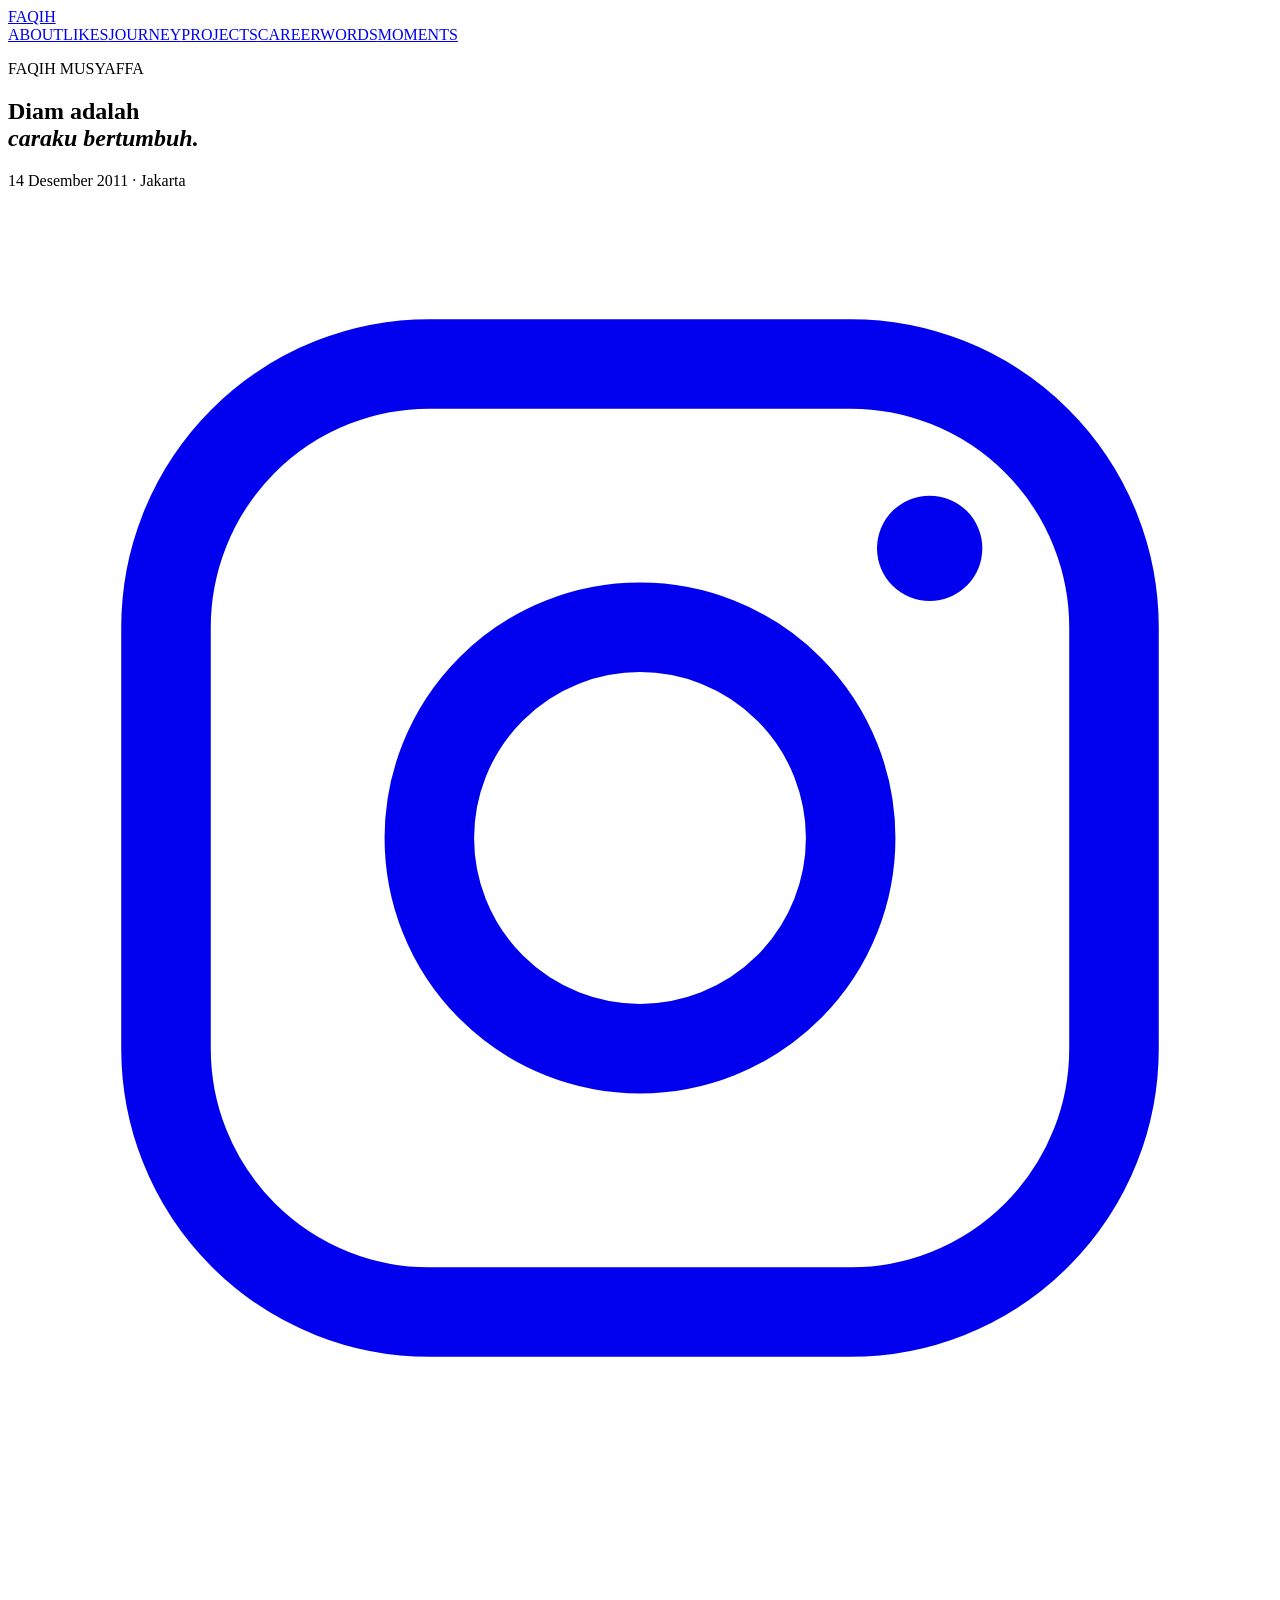
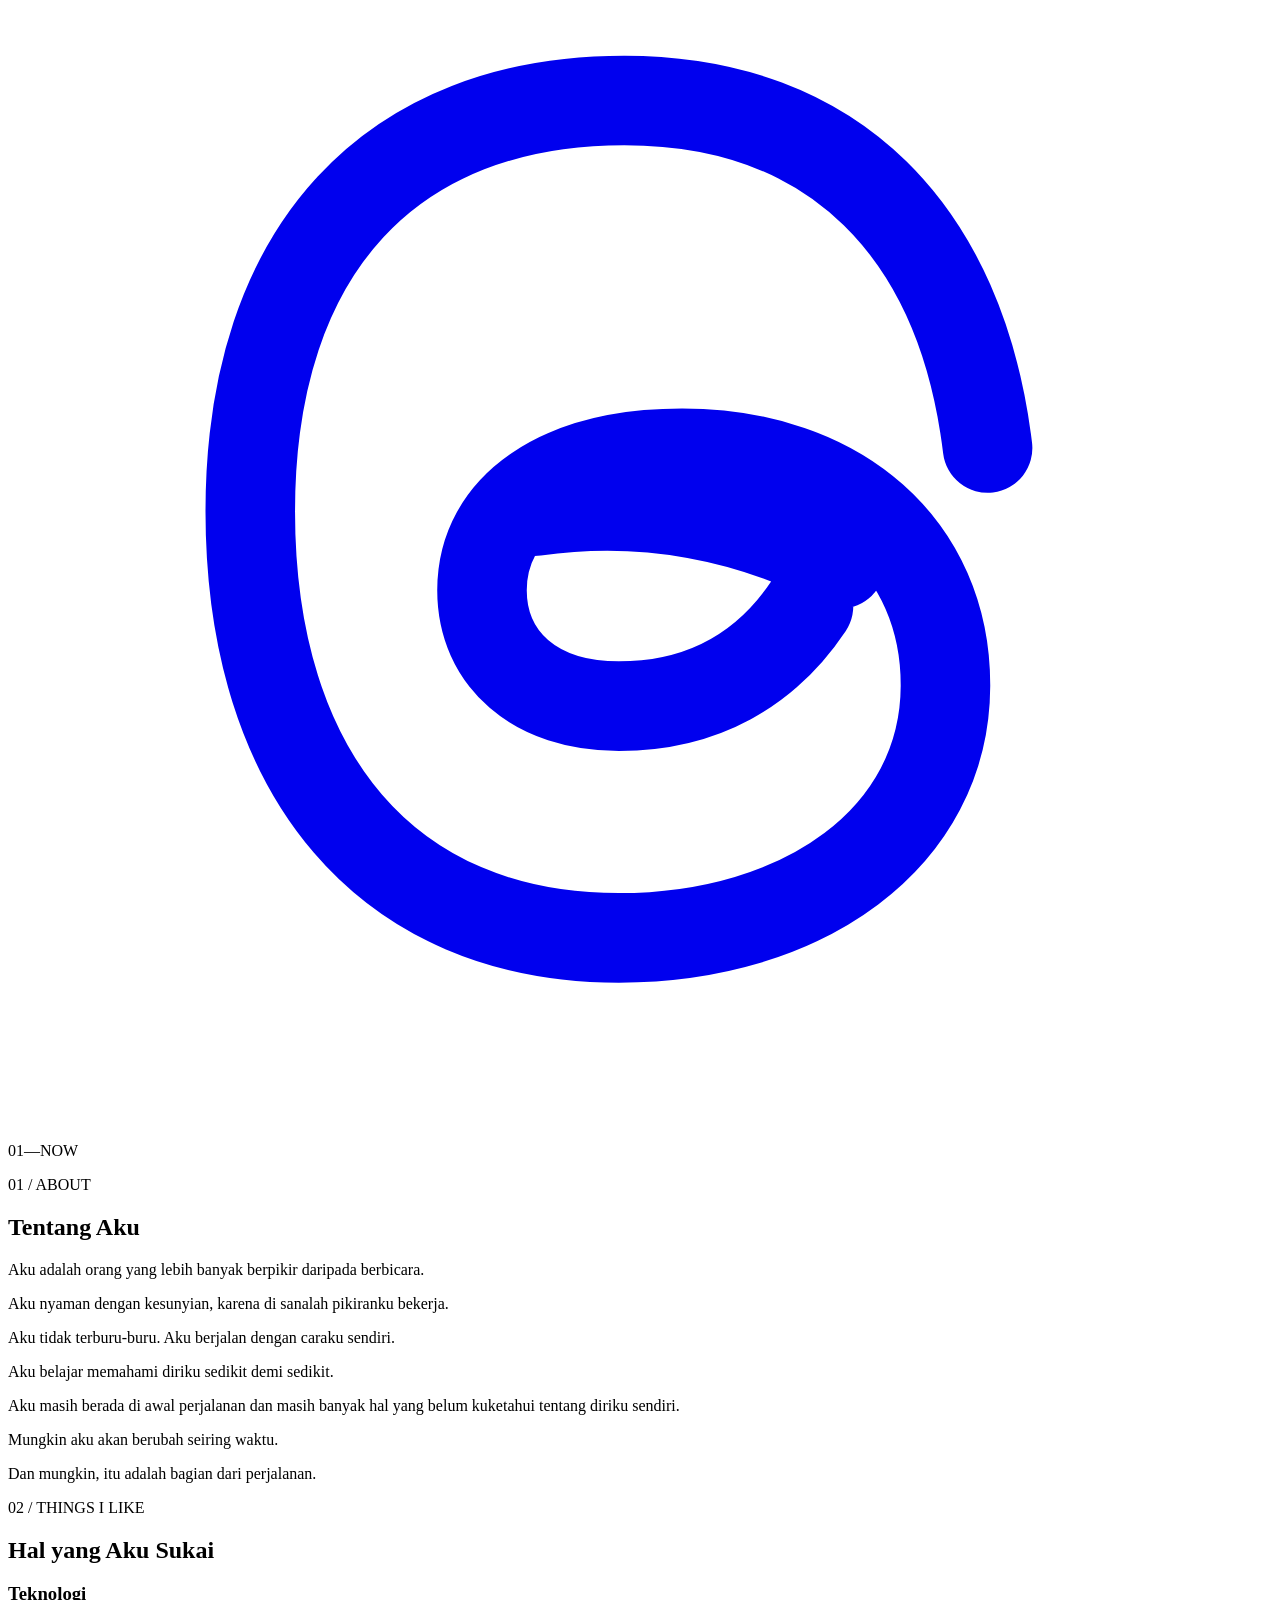
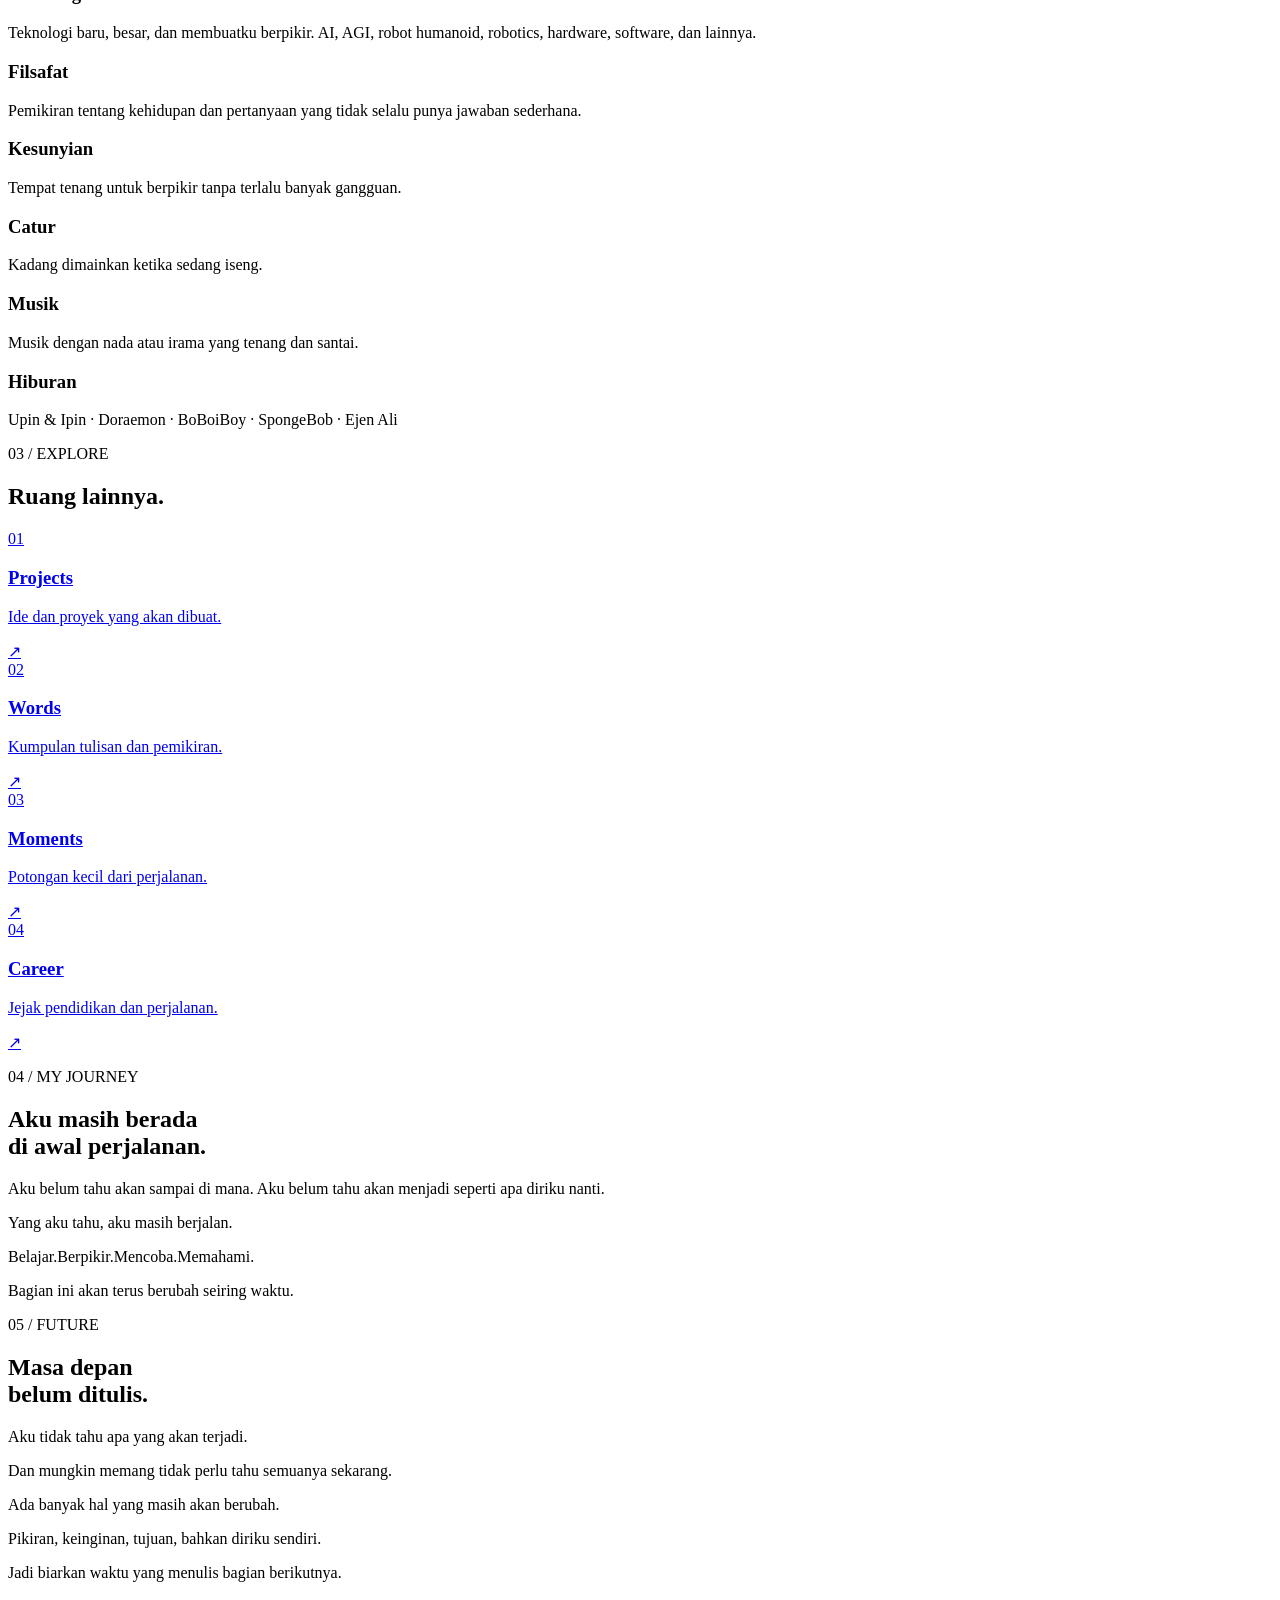
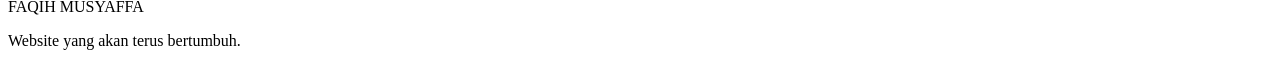
==== commit 8780598b: "create index.html" ====
--- a/index.html
+++ b/index.html
@@ -1,24 +1,9 @@
-<!doctype html>
-<html lang="id">
-<head>
-<meta charset="utf-8"><meta name="viewport" content="width=device-width,initial-scale=1">
-<meta name="description" content="Website pribadi Faqih Musyaffa — perjalanan, pemikiran, dan kata-kata bermakna.">
-<title>Faqih Musyaffa</title><link rel="stylesheet" href="style.css">
-<link rel="icon" href="favicon.svg" type="image/svg+xml">
-</head><body>
-<header class="nav"><a class="brand" href="#home">FAQIH</a><nav><a href="#about">About</a><a href="#journey">Journey</a><a href="#likes">Likes</a><a href="projects.html">Projects</a><a href="career.html">Career</a><a href="words.html">Words</a><a href="moments.html">Moments</a><a href="#future">Future</a></nav></header>
-<main>
-<section id="home" class="hero"><div class="hero-copy"><p class="eyebrow">FAQIH MUSYAFFA</p><h1>Diam adalah<br><em>caraku bertumbuh.</em></h1><p class="meta">14 Desember 2011 · Jakarta</p><p class="hero-note">A personal record of thoughts, ideas, and the person I am becoming.</p><div class="hero-socials" aria-label="Social media">
-<a href="https://www.instagram.com/qqiyyyh?stkn=cWloNzkwNHQ2bXM3" target="_blank" rel="noopener noreferrer" aria-label="Instagram" target="_blank" rel="noopener noreferrer" aria-label="Instagram"><svg viewBox="0 0 24 24" aria-hidden="true"><rect x="3.2" y="3.2" width="17.6" height="17.6" rx="5" fill="none" stroke="currentColor" stroke-width="1.8"/><circle cx="12" cy="12" r="4.1" fill="none" stroke="currentColor" stroke-width="1.8"/><circle cx="17.6" cy="6.6" r="1.1" fill="currentColor"/></svg></a>
-<a href="https://www.threads.com/@qiym.___" target="_blank" rel="noopener noreferrer" aria-label="Threads" target="_blank" rel="noopener noreferrer" aria-label="Threads"><svg viewBox="0 0 24 24" aria-hidden="true"><path d="M18.9 11.1c-.3-4.6-2.9-7.2-7.1-7.2-4.5 0-7.3 2.9-7.3 7.9 0 5 2.7 8.2 7.2 8.2 3.6 0 6.3-2 6.3-5 0-2.8-2.1-4.7-5.3-4.7-2.4 0-4 1.1-4 2.8 0 1.4 1.1 2.4 2.8 2.4 1.6 0 2.9-.7 3.7-1.9" fill="none" stroke="currentColor" stroke-width="1.8" stroke-linecap="round" stroke-linejoin="round"/><path d="M14.9 13.2c-1.2-.6-2.7-.9-4.5-.9" fill="none" stroke="currentColor" stroke-width="1.8" stroke-linecap="round"/></svg></a>
-</div></div><div class="hero-mark" aria-hidden="true"><span>01</span><span>—</span><span>NOW</span></div></section>
+<!doctype html><html lang="id"><head><meta charset="utf-8"><meta name="viewport" content="width=device-width,initial-scale=1"><title>Faqih Musyaffa</title><link rel="stylesheet" href="style.css"><link rel="icon" href="favicon.svg"></head><body>
+<header class="nav"><a class="brand" href="index.html">FAQIH</a><nav><a href="#about">ABOUT</a><a href="#likes">LIKES</a><a href="#journey">JOURNEY</a><a href="projects.html">PROJECTS</a><a href="career.html">CAREER</a><a href="words.html">WORDS</a><a href="moments.html">MOMENTS</a></nav></header>
+<main><section class="hero"><div><p class="eyebrow">FAQIH MUSYAFFA</p><h1>Diam adalah<br><em>caraku bertumbuh.</em></h1><p class="meta">14 Desember 2011 · Jakarta</p><div class="socials"><a class="social-link" href="https://www.instagram.com/qqiyyyh?stkn=cWloNzkwNHQ2bXM3" target="_blank" rel="noopener" aria-label="Instagram"><svg viewBox="0 0 24 24"><rect x="3" y="3" width="18" height="18" rx="5" fill="none" stroke="currentColor" stroke-width="1.7"/><circle cx="12" cy="12" r="4" fill="none" stroke="currentColor" stroke-width="1.7"/><circle cx="17.5" cy="6.5" r="1" fill="currentColor"/></svg></a><a class="social-link" href="https://www.threads.com/@qiym.___" target="_blank" rel="noopener" aria-label="Threads"><svg viewBox="0 0 24 24"><path d="M18.6 10.9c-.5-4.1-2.9-6.6-6.9-6.6-4.4 0-7.1 2.8-7.1 7.8 0 5 2.6 8.1 7 8.1 3.5 0 6.2-1.9 6.2-4.8 0-2.6-2-4.4-5-4.4-2.3 0-3.8 1-3.8 2.6 0 1.3 1 2.2 2.6 2.2 1.6 0 2.8-.7 3.6-1.9M10 12.1c2.1-.3 4.1.1 5.8 1" fill="none" stroke="currentColor" stroke-width="1.7" stroke-linecap="round" stroke-linejoin="round"/></svg></a></div></div><div class="hero-mark"><span>01</span><span>—</span><span>NOW</span></div></section>
 <section id="about" class="section split"><div><p class="eyebrow">01 / ABOUT</p><h2>Tentang Aku</h2></div><div class="copy"><p>Aku adalah orang yang lebih banyak berpikir daripada berbicara.</p><p>Aku nyaman dengan kesunyian, karena di sanalah pikiranku bekerja.</p><p>Aku tidak terburu-buru. Aku berjalan dengan caraku sendiri.</p><p>Aku belajar memahami diriku sedikit demi sedikit.</p><p>Aku masih berada di awal perjalanan dan masih banyak hal yang belum kuketahui tentang diriku sendiri.</p><p>Mungkin aku akan berubah seiring waktu.</p><p>Dan mungkin, itu adalah bagian dari perjalanan.</p></div></section>
-<section id="likes" class="section"><p class="eyebrow">02 / THINGS I LIKE</p><h2>Hal yang Aku Sukai</h2><div class="likes-grid"><article><h3>Teknologi</h3><p>Aku tertarik dengan teknologi, terutama sesuatu yang baru, besar, dan membuatku berpikir: <em>"Wow, manusia bisa membuat sesuatu seperti ini."</em></p><p>AI, AGI, robot humanoid, robotics, hardware, software, dan berbagai perkembangan teknologi lainnya.</p></article><article><h3>Filsafat</h3><p>Aku menyukai filsafat dan berbagai pemikiran tentang kehidupan. Aku tertarik pada pertanyaan-pertanyaan yang tidak selalu memiliki jawaban sederhana.</p></article><article><h3>Kesunyian</h3><p>Aku menyukai kesunyian dan tempat yang tenang. Di sana aku bisa berpikir tanpa terlalu banyak gangguan.</p></article><article><h3>Catur</h3><p>Catur adalah sesuatu yang kadang kumainkan ketika sedang iseng.</p></article><article><h3>Musik</h3><p>Aku menyukai musik dengan nada atau irama yang tenang dan santai.</p></article><article><h3>Hiburan</h3><p>Upin &amp; Ipin · Doraemon · BoBoiBoy · SpongeBob · Ejen Ali</p></article></div></section>
-<section class="section quick-access"><p class="eyebrow">04 / EXPLORE</p><h2>Beberapa ruang<br><em>lainnya.</em></h2><div class="access-grid"><a class="access-card" href="projects.html"><div><span class="access-number">01</span><h3>Projects</h3><p>Tempat untuk proyek yang belum dibuat, sedang dikerjakan, dan yang akan datang.</p></div><span class="access-arrow">↗</span></a><a class="access-card" href="words.html"><div><span class="access-number">02</span><h3>Words</h3><p>Kumpulan pemikiran dan tulisan, dengan bagian public dan private.</p></div><span class="access-arrow">↗</span></a><a class="access-card" href="moments.html"><div><span class="access-number">03</span><h3>Moments</h3><p>Potongan kecil dari perjalanan yang ingin tetap disimpan.</p></div><span class="access-arrow">↗</span></a><a class="access-card" href="career.html"><div><span class="access-number">04</span><h3>Career Journey</h3><p>Jejak pendidikan dan perjalanan yang membentuk langkah berikutnya.</p></div><span class="access-arrow">↗</span></a></div></section>
-<section id="journey" class="section dark-section"><p class="eyebrow">03 / MY JOURNEY</p><h2>Aku masih berada<br>di awal perjalanan.</h2><p class="lead">Aku belum tahu akan sampai di mana. Aku belum tahu akan menjadi seperti apa diriku nanti.</p><p class="lead">Yang aku tahu, aku masih berjalan.</p><div class="journey-words"><span>Belajar.</span><span>Berpikir.</span><span>Mencoba.</span><span>Memahami.</span></div><p class="small">Bagian ini akan terus berubah seiring waktu.</p></section>
-<section id="future" class="section future"><p class="eyebrow">05 / FUTURE</p><h2>Masa depan<br>belum ditulis.</h2><p>Aku tidak tahu apa yang akan terjadi.</p><p>Dan mungkin memang tidak perlu tahu semuanya sekarang.</p><p>Ada banyak hal yang masih akan berubah.</p><p>Pikiran, keinginan, tujuan, bahkan diriku sendiri.</p><p>Jadi biarkan waktu yang menulis bagian berikutnya.</p></section>
-<footer><p>FAQIH MUSYAFFA</p><span>Website yang akan terus bertumbuh.</span><div class="footer-socials" aria-label="Social media">
-  <a class="social-link" href="https://www.instagram.com/qqiyyyh?stkn=cWloNzkwNHQ2bXM3" target="_blank" rel="noopener noreferrer" aria-label="Instagram" target="_blank" rel="noopener noreferrer" aria-label="Instagram"><svg viewBox="0 0 24 24" aria-hidden="true"><rect x="3.1" y="3.1" width="17.8" height="17.8" rx="5.2" fill="none" stroke="currentColor" stroke-width="1.8"/><circle cx="12" cy="12" r="4.05" fill="none" stroke="currentColor" stroke-width="1.8"/><circle cx="17.45" cy="6.65" r="1.05" fill="currentColor"/></svg></a>
-  <a class="social-link" href="https://www.threads.com/@qiym.___" target="_blank" rel="noopener noreferrer" aria-label="Threads" target="_blank" rel="noopener noreferrer" aria-label="Threads"><svg viewBox="0 0 24 24" aria-hidden="true"><path d="M12.25 20.35c-4.55 0-7.55-3.05-7.55-8.2 0-5.08 2.83-8.25 7.38-8.25 4.08 0 6.65 2.22 7.15 6.22l-2.18.36c-.43-2.67-2.03-4.15-4.91-4.15-3.2 0-5.22 2.16-5.22 5.8 0 3.82 1.92 6.06 5.35 6.06 2.55 0 4.19-1.18 4.19-3.12 0-1.52-1.1-2.42-2.94-2.42-1.53 0-2.5.65-2.5 1.7 0 .76.61 1.26 1.63 1.26 1.29 0 2.36-.72 3.18-2.15" fill="none" stroke="currentColor" stroke-width="1.65" stroke-linecap="round" stroke-linejoin="round"/><path d="M9.8 12.35c2.08-.28 4.05.06 5.83.99" fill="none" stroke="currentColor" stroke-width="1.65" stroke-linecap="round"/></svg></a>
-</div></footer>
-</main></body></html>+<section id="likes" class="section"><p class="eyebrow">02 / THINGS I LIKE</p><h2>Hal yang Aku Sukai</h2><div class="likes-grid"><article><h3>Teknologi</h3><p>Teknologi baru, besar, dan membuatku berpikir. AI, AGI, robot humanoid, robotics, hardware, software, dan lainnya.</p></article><article><h3>Filsafat</h3><p>Pemikiran tentang kehidupan dan pertanyaan yang tidak selalu punya jawaban sederhana.</p></article><article><h3>Kesunyian</h3><p>Tempat tenang untuk berpikir tanpa terlalu banyak gangguan.</p></article><article><h3>Catur</h3><p>Kadang dimainkan ketika sedang iseng.</p></article><article><h3>Musik</h3><p>Musik dengan nada atau irama yang tenang dan santai.</p></article><article><h3>Hiburan</h3><p>Upin &amp; Ipin · Doraemon · BoBoiBoy · SpongeBob · Ejen Ali</p></article></div></section>
+<section class="section quick-access"><p class="eyebrow">03 / EXPLORE</p><h2>Ruang lainnya.</h2><div class="access-grid"><a class="access-card" href="projects.html"><div><span class="access-number">01</span><h3>Projects</h3><p>Ide dan proyek yang akan dibuat.</p></div><span>↗</span></a><a class="access-card" href="words.html"><div><span class="access-number">02</span><h3>Words</h3><p>Kumpulan tulisan dan pemikiran.</p></div><span>↗</span></a><a class="access-card" href="moments.html"><div><span class="access-number">03</span><h3>Moments</h3><p>Potongan kecil dari perjalanan.</p></div><span>↗</span></a><a class="access-card" href="career.html"><div><span class="access-number">04</span><h3>Career</h3><p>Jejak pendidikan dan perjalanan.</p></div><span>↗</span></a></div></section>
+<section id="journey" class="section dark-section"><p class="eyebrow">04 / MY JOURNEY</p><h2>Aku masih berada<br>di awal perjalanan.</h2><p class="lead">Aku belum tahu akan sampai di mana. Aku belum tahu akan menjadi seperti apa diriku nanti.</p><p class="lead">Yang aku tahu, aku masih berjalan.</p><div class="journey-words"><span>Belajar.</span><span>Berpikir.</span><span>Mencoba.</span><span>Memahami.</span></div><p class="muted">Bagian ini akan terus berubah seiring waktu.</p></section>
+<section id="future" class="section future"><p class="eyebrow">05 / FUTURE</p><h2>Masa depan<br>belum ditulis.</h2><p>Aku tidak tahu apa yang akan terjadi.</p><p>Dan mungkin memang tidak perlu tahu semuanya sekarang.</p><p>Ada banyak hal yang masih akan berubah.</p><p>Pikiran, keinginan, tujuan, bahkan diriku sendiri.</p><p>Jadi biarkan waktu yang menulis bagian berikutnya.</p></section></main>
+<footer><p>FAQIH MUSYAFFA</p><span>Website yang akan terus bertumbuh.</span></footer></body></html>
